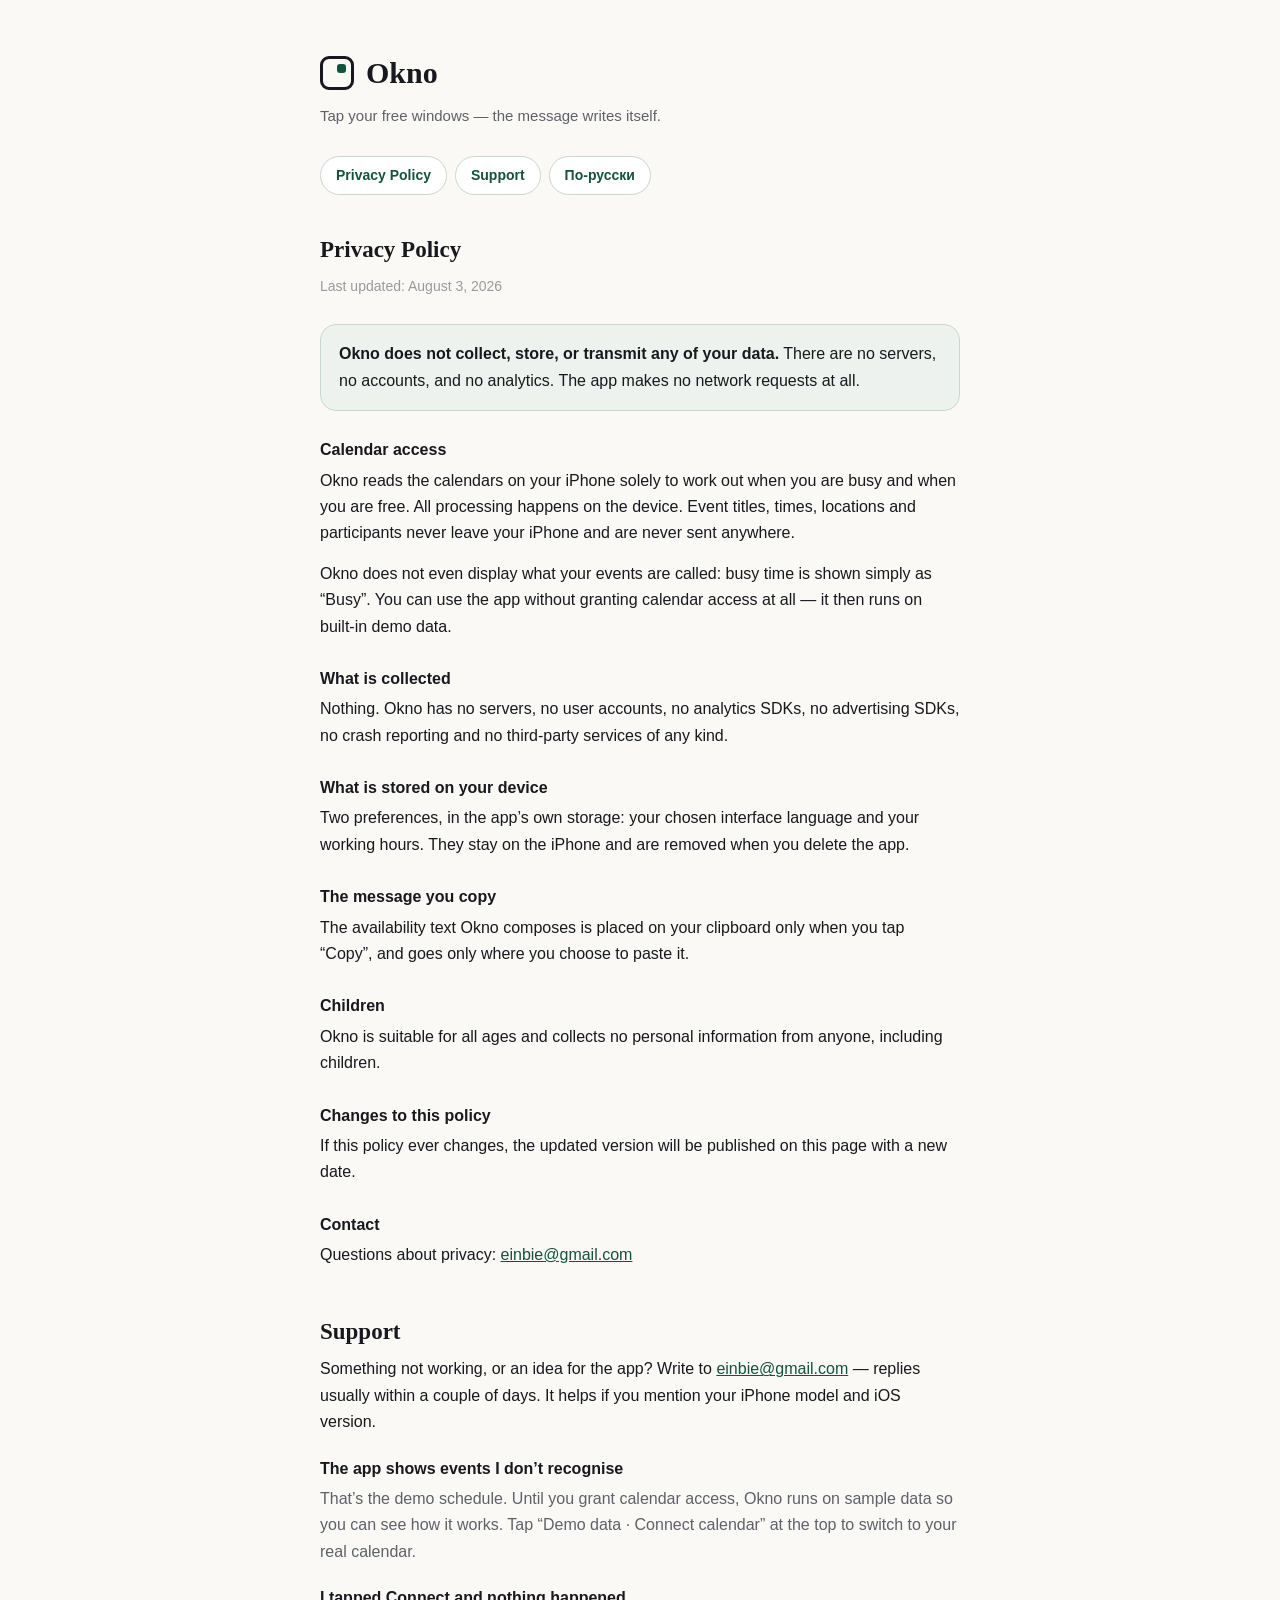
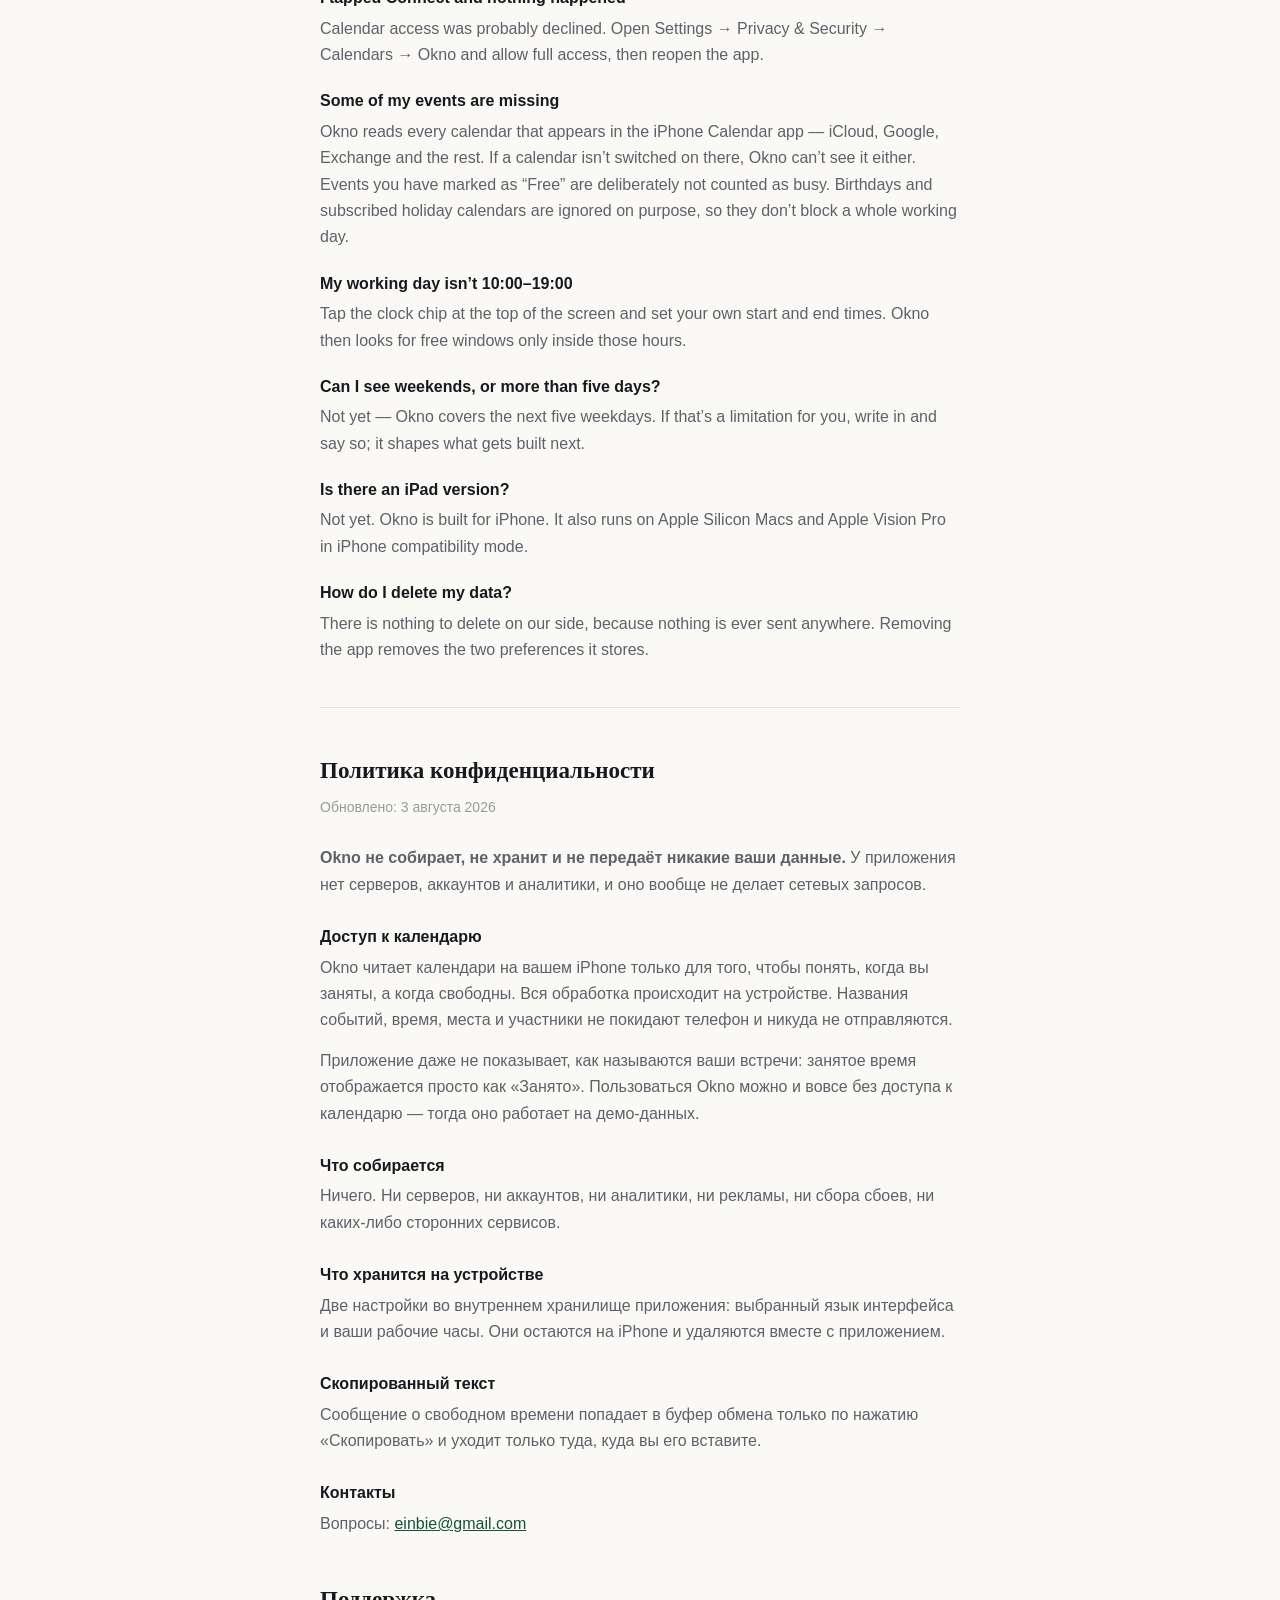
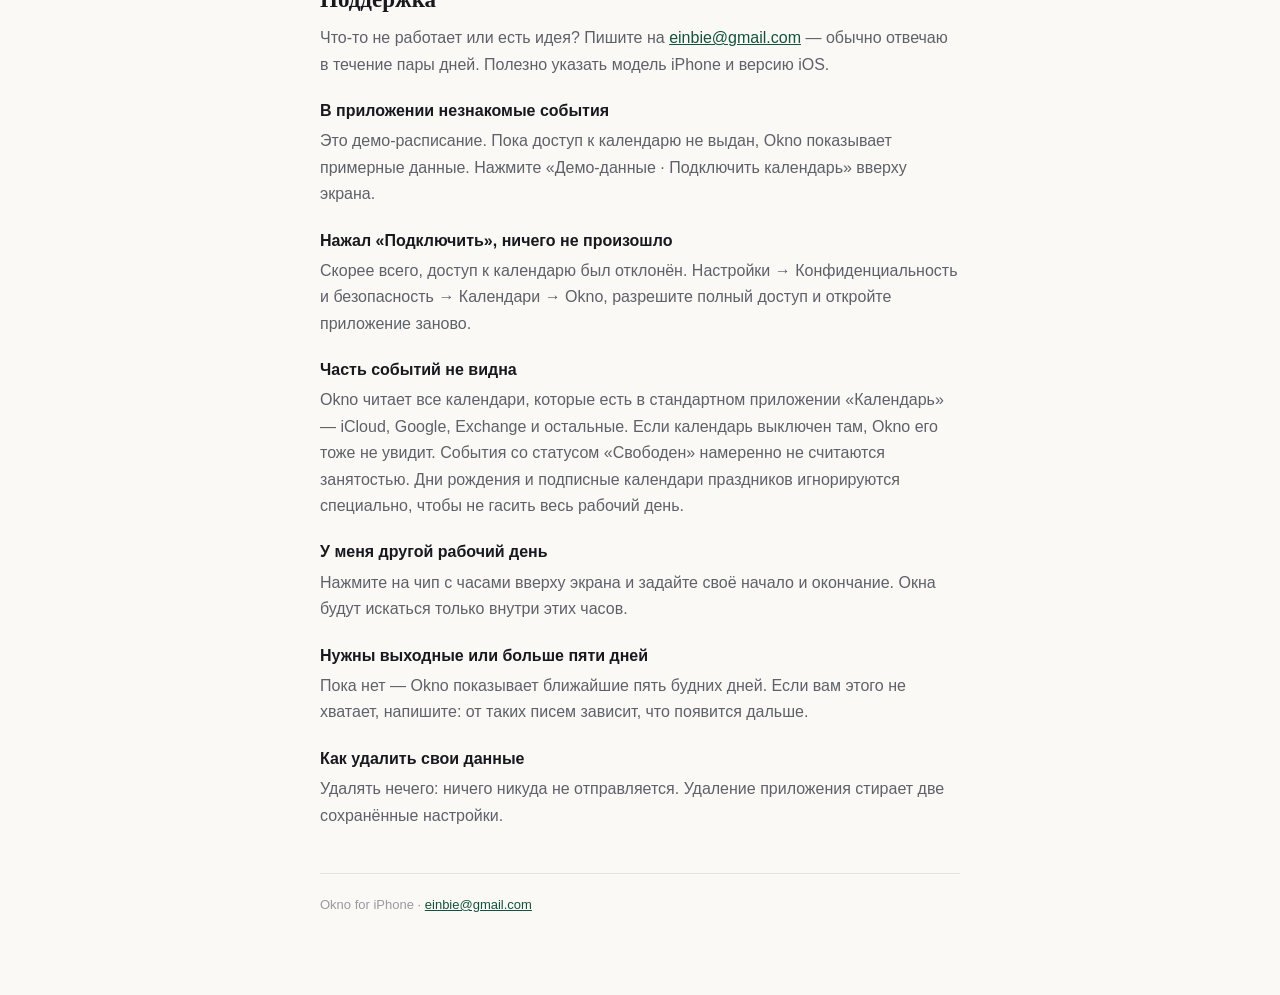
==== index.html @ 74d2ba57 "Create index.html" ====
<!DOCTYPE html>
<html lang="en">
<head>
<meta charset="UTF-8">
<meta name="viewport" content="width=device-width, initial-scale=1.0">
<title>Okno — Privacy &amp; Support</title>
<meta name="description" content="Privacy policy and support for Okno, an iPhone app that turns your calendar into a ready-to-send message about when you are free.">
<style>
  :root {
    --paper: #faf9f6;
    --ink: #17191e;
    --ink-soft: #5e6169;
    --ink-faint: #989a9f;
    --accent: #14523d;
    --accent-soft: #edf2ee;
    --accent-border: #c9d8ce;
    --line: #e7e4de;
  }
  * { box-sizing: border-box; }
  body {
    font-family: -apple-system, BlinkMacSystemFont, "Segoe UI", Roboto, Helvetica, Arial, sans-serif;
    max-width: 680px; margin: 0 auto; padding: 48px 20px 80px;
    color: var(--ink); background: var(--paper); line-height: 1.65;
    -webkit-text-size-adjust: 100%;
  }
  header { display: flex; align-items: center; gap: 12px; margin-bottom: 6px; }
  .mark { width: 34px; height: 34px; flex: none; border: 3.4px solid var(--ink);
          border-radius: 9px; position: relative; }
  .mark::after { content: ""; position: absolute; top: 5px; right: 5px;
                 width: 9px; height: 9px; border-radius: 3px; background: var(--accent); }
  h1 { font-family: Georgia, "Times New Roman", serif; font-size: 30px; margin: 0; font-weight: 600; }
  .tagline { color: var(--ink-soft); margin: 0 0 28px; font-size: 15px; }
  nav { display: flex; gap: 8px; flex-wrap: wrap; margin-bottom: 36px; }
  nav a { text-decoration: none; font-size: 14px; font-weight: 600; color: var(--accent);
          background: #fff; border: 1.5px solid var(--accent-border);
          border-radius: 999px; padding: 7px 15px; }
  nav a:hover { background: var(--accent-soft); }
  section { margin-bottom: 44px; scroll-margin-top: 24px; }
  h2 { font-family: Georgia, "Times New Roman", serif; font-size: 23px;
       margin: 0 0 6px; font-weight: 600; }
  h3 { font-size: 16px; margin: 26px 0 4px; }
  p { margin: 0 0 14px; }
  .date { color: var(--ink-faint); font-size: 14px; margin-bottom: 26px; }
  .lede { background: var(--accent-soft); border: 1px solid var(--accent-border);
          border-radius: 16px; padding: 16px 18px; margin: 0 0 24px; }
  .lede p { margin: 0; font-size: 16px; }
  dl { margin: 0; }
  dt { font-weight: 600; margin-top: 20px; }
  dd { margin: 4px 0 0; color: var(--ink-soft); }
  a { color: var(--accent); }
  hr { border: 0; border-top: 1px solid var(--line); margin: 44px 0; }
  .ru { color: var(--ink-soft); }
  .ru h2, .ru h3, .ru dt { color: var(--ink); }
  footer { color: var(--ink-faint); font-size: 13px; border-top: 1px solid var(--line);
           padding-top: 20px; }
  @media (max-width: 480px) { body { padding: 32px 18px 60px; } h1 { font-size: 26px; } }
</style>
</head>
<body>

<header>
  <div class="mark" aria-hidden="true"></div>
  <h1>Okno</h1>
</header>
<p class="tagline">Tap your free windows — the message writes itself.</p>

<nav>
  <a href="#privacy">Privacy Policy</a>
  <a href="#support">Support</a>
  <a href="#ru">По-русски</a>
</nav>

<section id="privacy">
  <h2>Privacy Policy</h2>
  <p class="date">Last updated: August 3, 2026</p>

  <div class="lede">
    <p><strong>Okno does not collect, store, or transmit any of your data.</strong> There are no servers, no accounts, and no analytics. The app makes no network requests at all.</p>
  </div>

  <h3>Calendar access</h3>
  <p>Okno reads the calendars on your iPhone solely to work out when you are busy and when you are free. All processing happens on the device. Event titles, times, locations and participants never leave your iPhone and are never sent anywhere.</p>
  <p>Okno does not even display what your events are called: busy time is shown simply as “Busy”. You can use the app without granting calendar access at all — it then runs on built-in demo data.</p>

  <h3>What is collected</h3>
  <p>Nothing. Okno has no servers, no user accounts, no analytics SDKs, no advertising SDKs, no crash reporting and no third-party services of any kind.</p>

  <h3>What is stored on your device</h3>
  <p>Two preferences, in the app’s own storage: your chosen interface language and your working hours. They stay on the iPhone and are removed when you delete the app.</p>

  <h3>The message you copy</h3>
  <p>The availability text Okno composes is placed on your clipboard only when you tap “Copy”, and goes only where you choose to paste it.</p>

  <h3>Children</h3>
  <p>Okno is suitable for all ages and collects no personal information from anyone, including children.</p>

  <h3>Changes to this policy</h3>
  <p>If this policy ever changes, the updated version will be published on this page with a new date.</p>

  <h3>Contact</h3>
  <p>Questions about privacy: <a href="mailto:einbie@gmail.com">einbie@gmail.com</a></p>
</section>

<section id="support">
  <h2>Support</h2>
  <p>Something not working, or an idea for the app? Write to <a href="mailto:einbie@gmail.com">einbie@gmail.com</a> — replies usually within a couple of days. It helps if you mention your iPhone model and iOS version.</p>

  <dl>
    <dt>The app shows events I don’t recognise</dt>
    <dd>That’s the demo schedule. Until you grant calendar access, Okno runs on sample data so you can see how it works. Tap “Demo data · Connect calendar” at the top to switch to your real calendar.</dd>

    <dt>I tapped Connect and nothing happened</dt>
    <dd>Calendar access was probably declined. Open Settings → Privacy &amp; Security → Calendars → Okno and allow full access, then reopen the app.</dd>

    <dt>Some of my events are missing</dt>
    <dd>Okno reads every calendar that appears in the iPhone Calendar app — iCloud, Google, Exchange and the rest. If a calendar isn’t switched on there, Okno can’t see it either. Events you have marked as “Free” are deliberately not counted as busy. Birthdays and subscribed holiday calendars are ignored on purpose, so they don’t block a whole working day.</dd>

    <dt>My working day isn’t 10:00–19:00</dt>
    <dd>Tap the clock chip at the top of the screen and set your own start and end times. Okno then looks for free windows only inside those hours.</dd>

    <dt>Can I see weekends, or more than five days?</dt>
    <dd>Not yet — Okno covers the next five weekdays. If that’s a limitation for you, write in and say so; it shapes what gets built next.</dd>

    <dt>Is there an iPad version?</dt>
    <dd>Not yet. Okno is built for iPhone. It also runs on Apple Silicon Macs and Apple Vision Pro in iPhone compatibility mode.</dd>

    <dt>How do I delete my data?</dt>
    <dd>There is nothing to delete on our side, because nothing is ever sent anywhere. Removing the app removes the two preferences it stores.</dd>
  </dl>
</section>

<hr>

<section id="ru" class="ru" lang="ru">
  <h2>Политика конфиденциальности</h2>
  <p class="date">Обновлено: 3 августа 2026</p>

  <p><strong>Okno не собирает, не хранит и не передаёт никакие ваши данные.</strong> У приложения нет серверов, аккаунтов и аналитики, и оно вообще не делает сетевых запросов.</p>

  <h3>Доступ к календарю</h3>
  <p>Okno читает календари на вашем iPhone только для того, чтобы понять, когда вы заняты, а когда свободны. Вся обработка происходит на устройстве. Названия событий, время, места и участники не покидают телефон и никуда не отправляются.</p>
  <p>Приложение даже не показывает, как называются ваши встречи: занятое время отображается просто как «Занято». Пользоваться Okno можно и вовсе без доступа к календарю — тогда оно работает на демо-данных.</p>

  <h3>Что собирается</h3>
  <p>Ничего. Ни серверов, ни аккаунтов, ни аналитики, ни рекламы, ни сбора сбоев, ни каких-либо сторонних сервисов.</p>

  <h3>Что хранится на устройстве</h3>
  <p>Две настройки во внутреннем хранилище приложения: выбранный язык интерфейса и ваши рабочие часы. Они остаются на iPhone и удаляются вместе с приложением.</p>

  <h3>Скопированный текст</h3>
  <p>Сообщение о свободном времени попадает в буфер обмена только по нажатию «Скопировать» и уходит только туда, куда вы его вставите.</p>

  <h3>Контакты</h3>
  <p>Вопросы: <a href="mailto:einbie@gmail.com">einbie@gmail.com</a></p>

  <h2 style="margin-top:44px">Поддержка</h2>
  <p>Что-то не работает или есть идея? Пишите на <a href="mailto:einbie@gmail.com">einbie@gmail.com</a> — обычно отвечаю в течение пары дней. Полезно указать модель iPhone и версию iOS.</p>

  <dl>
    <dt>В приложении незнакомые события</dt>
    <dd>Это демо-расписание. Пока доступ к календарю не выдан, Okno показывает примерные данные. Нажмите «Демо-данные · Подключить календарь» вверху экрана.</dd>

    <dt>Нажал «Подключить», ничего не произошло</dt>
    <dd>Скорее всего, доступ к календарю был отклонён. Настройки → Конфиденциальность и безопасность → Календари → Okno, разрешите полный доступ и откройте приложение заново.</dd>

    <dt>Часть событий не видна</dt>
    <dd>Okno читает все календари, которые есть в стандартном приложении «Календарь» — iCloud, Google, Exchange и остальные. Если календарь выключен там, Okno его тоже не увидит. События со статусом «Свободен» намеренно не считаются занятостью. Дни рождения и подписные календари праздников игнорируются специально, чтобы не гасить весь рабочий день.</dd>

    <dt>У меня другой рабочий день</dt>
    <dd>Нажмите на чип с часами вверху экрана и задайте своё начало и окончание. Окна будут искаться только внутри этих часов.</dd>

    <dt>Нужны выходные или больше пяти дней</dt>
    <dd>Пока нет — Okno показывает ближайшие пять будних дней. Если вам этого не хватает, напишите: от таких писем зависит, что появится дальше.</dd>

    <dt>Как удалить свои данные</dt>
    <dd>Удалять нечего: ничего никуда не отправляется. Удаление приложения стирает две сохранённые настройки.</dd>
  </dl>
</section>

<footer>
  Okno for iPhone · <a href="mailto:einbie@gmail.com">einbie@gmail.com</a>
</footer>

</body>
</html>
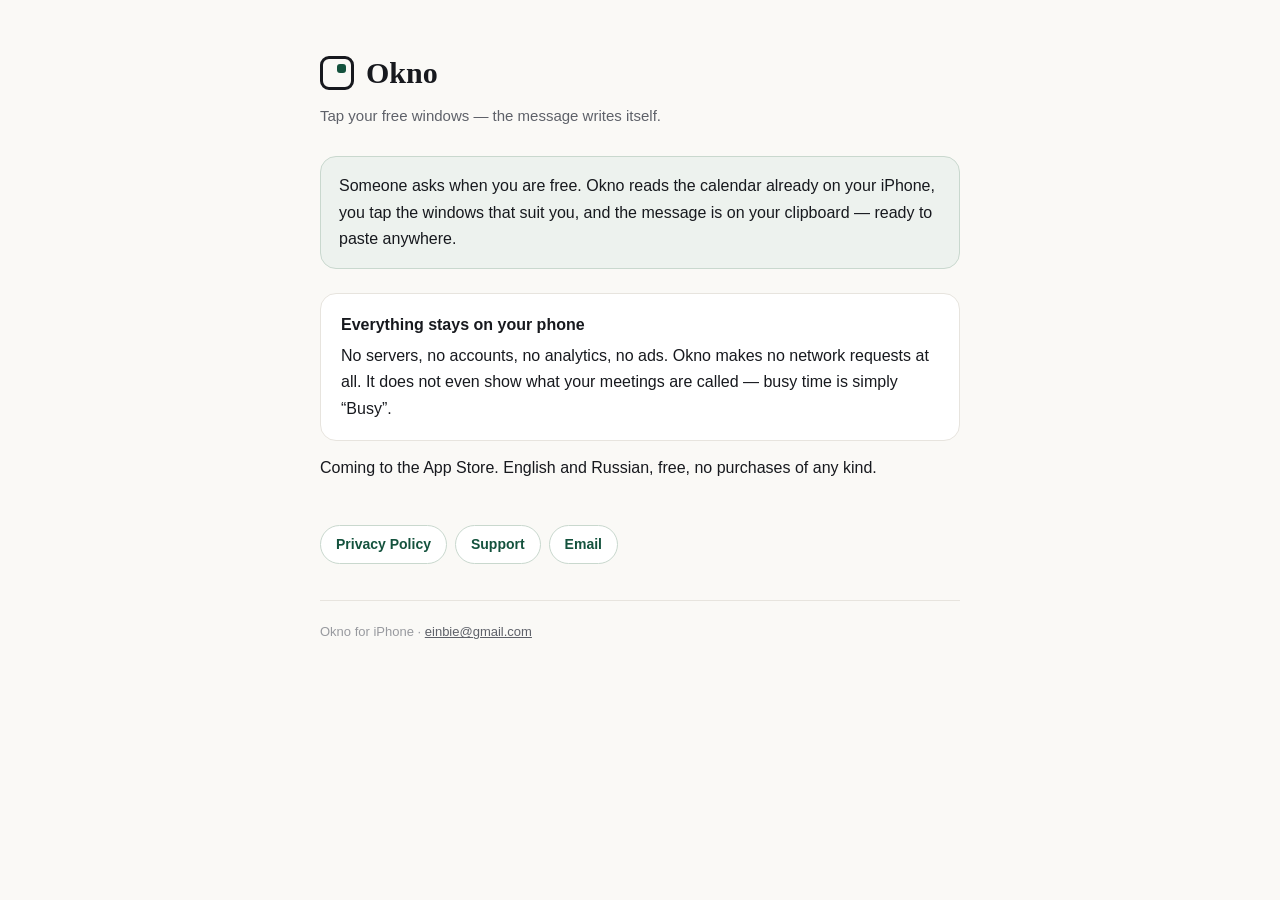
==== commit 2f4aceed: "Update index.html" ====
--- a/index.html
+++ b/index.html
@@ -3,58 +3,9 @@
 <head>
 <meta charset="UTF-8">
 <meta name="viewport" content="width=device-width, initial-scale=1.0">
-<title>Okno — Privacy &amp; Support</title>
-<meta name="description" content="Privacy policy and support for Okno, an iPhone app that turns your calendar into a ready-to-send message about when you are free.">
-<style>
-  :root {
-    --paper: #faf9f6;
-    --ink: #17191e;
-    --ink-soft: #5e6169;
-    --ink-faint: #989a9f;
-    --accent: #14523d;
-    --accent-soft: #edf2ee;
-    --accent-border: #c9d8ce;
-    --line: #e7e4de;
-  }
-  * { box-sizing: border-box; }
-  body {
-    font-family: -apple-system, BlinkMacSystemFont, "Segoe UI", Roboto, Helvetica, Arial, sans-serif;
-    max-width: 680px; margin: 0 auto; padding: 48px 20px 80px;
-    color: var(--ink); background: var(--paper); line-height: 1.65;
-    -webkit-text-size-adjust: 100%;
-  }
-  header { display: flex; align-items: center; gap: 12px; margin-bottom: 6px; }
-  .mark { width: 34px; height: 34px; flex: none; border: 3.4px solid var(--ink);
-          border-radius: 9px; position: relative; }
-  .mark::after { content: ""; position: absolute; top: 5px; right: 5px;
-                 width: 9px; height: 9px; border-radius: 3px; background: var(--accent); }
-  h1 { font-family: Georgia, "Times New Roman", serif; font-size: 30px; margin: 0; font-weight: 600; }
-  .tagline { color: var(--ink-soft); margin: 0 0 28px; font-size: 15px; }
-  nav { display: flex; gap: 8px; flex-wrap: wrap; margin-bottom: 36px; }
-  nav a { text-decoration: none; font-size: 14px; font-weight: 600; color: var(--accent);
-          background: #fff; border: 1.5px solid var(--accent-border);
-          border-radius: 999px; padding: 7px 15px; }
-  nav a:hover { background: var(--accent-soft); }
-  section { margin-bottom: 44px; scroll-margin-top: 24px; }
-  h2 { font-family: Georgia, "Times New Roman", serif; font-size: 23px;
-       margin: 0 0 6px; font-weight: 600; }
-  h3 { font-size: 16px; margin: 26px 0 4px; }
-  p { margin: 0 0 14px; }
-  .date { color: var(--ink-faint); font-size: 14px; margin-bottom: 26px; }
-  .lede { background: var(--accent-soft); border: 1px solid var(--accent-border);
-          border-radius: 16px; padding: 16px 18px; margin: 0 0 24px; }
-  .lede p { margin: 0; font-size: 16px; }
-  dl { margin: 0; }
-  dt { font-weight: 600; margin-top: 20px; }
-  dd { margin: 4px 0 0; color: var(--ink-soft); }
-  a { color: var(--accent); }
-  hr { border: 0; border-top: 1px solid var(--line); margin: 44px 0; }
-  .ru { color: var(--ink-soft); }
-  .ru h2, .ru h3, .ru dt { color: var(--ink); }
-  footer { color: var(--ink-faint); font-size: 13px; border-top: 1px solid var(--line);
-           padding-top: 20px; }
-  @media (max-width: 480px) { body { padding: 32px 18px 60px; } h1 { font-size: 26px; } }
-</style>
+<title>Okno — your calendar, as a reply</title>
+<meta name="description" content="Okno is an iPhone app that finds the free windows in your calendar and writes the message for you.">
+<link rel="stylesheet" href="/style.css">
 </head>
 <body>
 
@@ -64,118 +15,24 @@
 </header>
 <p class="tagline">Tap your free windows — the message writes itself.</p>
 
-<nav>
-  <a href="#privacy">Privacy Policy</a>
-  <a href="#support">Support</a>
-  <a href="#ru">По-русски</a>
-</nav>
-
-<section id="privacy">
-  <h2>Privacy Policy</h2>
-  <p class="date">Last updated: August 3, 2026</p>
-
+<section>
   <div class="lede">
-    <p><strong>Okno does not collect, store, or transmit any of your data.</strong> There are no servers, no accounts, and no analytics. The app makes no network requests at all.</p>
+    <p>Someone asks when you are free. Okno reads the calendar already on your iPhone, you tap the windows that suit you, and the message is on your clipboard — ready to paste anywhere.</p>
   </div>
 
-  <h3>Calendar access</h3>
-  <p>Okno reads the calendars on your iPhone solely to work out when you are busy and when you are free. All processing happens on the device. Event titles, times, locations and participants never leave your iPhone and are never sent anywhere.</p>
-  <p>Okno does not even display what your events are called: busy time is shown simply as “Busy”. You can use the app without granting calendar access at all — it then runs on built-in demo data.</p>
+  <div class="card">
+    <h3>Everything stays on your phone</h3>
+    <p>No servers, no accounts, no analytics, no ads. Okno makes no network requests at all. It does not even show what your meetings are called — busy time is simply “Busy”.</p>
+  </div>
 
-  <h3>What is collected</h3>
-  <p>Nothing. Okno has no servers, no user accounts, no analytics SDKs, no advertising SDKs, no crash reporting and no third-party services of any kind.</p>
-
-  <h3>What is stored on your device</h3>
-  <p>Two preferences, in the app’s own storage: your chosen interface language and your working hours. They stay on the iPhone and are removed when you delete the app.</p>
-
-  <h3>The message you copy</h3>
-  <p>The availability text Okno composes is placed on your clipboard only when you tap “Copy”, and goes only where you choose to paste it.</p>
-
-  <h3>Children</h3>
-  <p>Okno is suitable for all ages and collects no personal information from anyone, including children.</p>
-
-  <h3>Changes to this policy</h3>
-  <p>If this policy ever changes, the updated version will be published on this page with a new date.</p>
-
-  <h3>Contact</h3>
-  <p>Questions about privacy: <a href="mailto:einbie@gmail.com">einbie@gmail.com</a></p>
+  <p>Coming to the App Store. English and Russian, free, no purchases of any kind.</p>
 </section>
 
-<section id="support">
-  <h2>Support</h2>
-  <p>Something not working, or an idea for the app? Write to <a href="mailto:einbie@gmail.com">einbie@gmail.com</a> — replies usually within a couple of days. It helps if you mention your iPhone model and iOS version.</p>
-
-  <dl>
-    <dt>The app shows events I don’t recognise</dt>
-    <dd>That’s the demo schedule. Until you grant calendar access, Okno runs on sample data so you can see how it works. Tap “Demo data · Connect calendar” at the top to switch to your real calendar.</dd>
-
-    <dt>I tapped Connect and nothing happened</dt>
-    <dd>Calendar access was probably declined. Open Settings → Privacy &amp; Security → Calendars → Okno and allow full access, then reopen the app.</dd>
-
-    <dt>Some of my events are missing</dt>
-    <dd>Okno reads every calendar that appears in the iPhone Calendar app — iCloud, Google, Exchange and the rest. If a calendar isn’t switched on there, Okno can’t see it either. Events you have marked as “Free” are deliberately not counted as busy. Birthdays and subscribed holiday calendars are ignored on purpose, so they don’t block a whole working day.</dd>
-
-    <dt>My working day isn’t 10:00–19:00</dt>
-    <dd>Tap the clock chip at the top of the screen and set your own start and end times. Okno then looks for free windows only inside those hours.</dd>
-
-    <dt>Can I see weekends, or more than five days?</dt>
-    <dd>Not yet — Okno covers the next five weekdays. If that’s a limitation for you, write in and say so; it shapes what gets built next.</dd>
-
-    <dt>Is there an iPad version?</dt>
-    <dd>Not yet. Okno is built for iPhone. It also runs on Apple Silicon Macs and Apple Vision Pro in iPhone compatibility mode.</dd>
-
-    <dt>How do I delete my data?</dt>
-    <dd>There is nothing to delete on our side, because nothing is ever sent anywhere. Removing the app removes the two preferences it stores.</dd>
-  </dl>
-</section>
-
-<hr>
-
-<section id="ru" class="ru" lang="ru">
-  <h2>Политика конфиденциальности</h2>
-  <p class="date">Обновлено: 3 августа 2026</p>
-
-  <p><strong>Okno не собирает, не хранит и не передаёт никакие ваши данные.</strong> У приложения нет серверов, аккаунтов и аналитики, и оно вообще не делает сетевых запросов.</p>
-
-  <h3>Доступ к календарю</h3>
-  <p>Okno читает календари на вашем iPhone только для того, чтобы понять, когда вы заняты, а когда свободны. Вся обработка происходит на устройстве. Названия событий, время, места и участники не покидают телефон и никуда не отправляются.</p>
-  <p>Приложение даже не показывает, как называются ваши встречи: занятое время отображается просто как «Занято». Пользоваться Okno можно и вовсе без доступа к календарю — тогда оно работает на демо-данных.</p>
-
-  <h3>Что собирается</h3>
-  <p>Ничего. Ни серверов, ни аккаунтов, ни аналитики, ни рекламы, ни сбора сбоев, ни каких-либо сторонних сервисов.</p>
-
-  <h3>Что хранится на устройстве</h3>
-  <p>Две настройки во внутреннем хранилище приложения: выбранный язык интерфейса и ваши рабочие часы. Они остаются на iPhone и удаляются вместе с приложением.</p>
-
-  <h3>Скопированный текст</h3>
-  <p>Сообщение о свободном времени попадает в буфер обмена только по нажатию «Скопировать» и уходит только туда, куда вы его вставите.</p>
-
-  <h3>Контакты</h3>
-  <p>Вопросы: <a href="mailto:einbie@gmail.com">einbie@gmail.com</a></p>
-
-  <h2 style="margin-top:44px">Поддержка</h2>
-  <p>Что-то не работает или есть идея? Пишите на <a href="mailto:einbie@gmail.com">einbie@gmail.com</a> — обычно отвечаю в течение пары дней. Полезно указать модель iPhone и версию iOS.</p>
-
-  <dl>
-    <dt>В приложении незнакомые события</dt>
-    <dd>Это демо-расписание. Пока доступ к календарю не выдан, Okno показывает примерные данные. Нажмите «Демо-данные · Подключить календарь» вверху экрана.</dd>
-
-    <dt>Нажал «Подключить», ничего не произошло</dt>
-    <dd>Скорее всего, доступ к календарю был отклонён. Настройки → Конфиденциальность и безопасность → Календари → Okno, разрешите полный доступ и откройте приложение заново.</dd>
-
-    <dt>Часть событий не видна</dt>
-    <dd>Okno читает все календари, которые есть в стандартном приложении «Календарь» — iCloud, Google, Exchange и остальные. Если календарь выключен там, Okno его тоже не увидит. События со статусом «Свободен» намеренно не считаются занятостью. Дни рождения и подписные календари праздников игнорируются специально, чтобы не гасить весь рабочий день.</dd>
-
-    <dt>У меня другой рабочий день</dt>
-    <dd>Нажмите на чип с часами вверху экрана и задайте своё начало и окончание. Окна будут искаться только внутри этих часов.</dd>
-
-    <dt>Нужны выходные или больше пяти дней</dt>
-    <dd>Пока нет — Okno показывает ближайшие пять будних дней. Если вам этого не хватает, напишите: от таких писем зависит, что появится дальше.</dd>
-
-    <dt>Как удалить свои данные</dt>
-    <dd>Удалять нечего: ничего никуда не отправляется. Удаление приложения стирает две сохранённые настройки.</dd>
-  </dl>
-</section>
+<nav>
+  <a href="/privacy/">Privacy Policy</a>
+  <a href="/support/">Support</a>
+  <a href="mailto:einbie@gmail.com">Email</a>
+</nav>
 
 <footer>
   Okno for iPhone · <a href="mailto:einbie@gmail.com">einbie@gmail.com</a>
--- a/style.css
+++ b/style.css
@@ -0,0 +1,57 @@
+:root {
+  --paper: #faf9f6;
+  --ink: #17191e;
+  --ink-soft: #5e6169;
+  --ink-faint: #989a9f;
+  --accent: #14523d;
+  --accent-soft: #edf2ee;
+  --accent-border: #c9d8ce;
+  --line: #e7e4de;
+}
+* { box-sizing: border-box; }
+body {
+  font-family: -apple-system, BlinkMacSystemFont, "Segoe UI", Roboto, Helvetica, Arial, sans-serif;
+  max-width: 680px; margin: 0 auto; padding: 48px 20px 80px;
+  color: var(--ink); background: var(--paper); line-height: 1.65;
+  -webkit-text-size-adjust: 100%;
+}
+header { display: flex; align-items: center; gap: 12px; margin-bottom: 6px; }
+.mark { width: 34px; height: 34px; flex: none; border: 3.4px solid var(--ink);
+        border-radius: 9px; position: relative; }
+.mark::after { content: ""; position: absolute; top: 5px; right: 5px;
+               width: 9px; height: 9px; border-radius: 3px; background: var(--accent); }
+h1 { font-family: Georgia, "Times New Roman", serif; font-size: 30px; margin: 0; font-weight: 600; }
+h1 a { color: inherit; text-decoration: none; }
+.tagline { color: var(--ink-soft); margin: 0 0 28px; font-size: 15px; }
+nav { display: flex; gap: 8px; flex-wrap: wrap; margin-bottom: 36px; }
+nav a { text-decoration: none; font-size: 14px; font-weight: 600; color: var(--accent);
+        background: #fff; border: 1.5px solid var(--accent-border);
+        border-radius: 999px; padding: 7px 15px; }
+nav a:hover { background: var(--accent-soft); }
+section { margin-bottom: 44px; scroll-margin-top: 24px; }
+h2 { font-family: Georgia, "Times New Roman", serif; font-size: 23px;
+     margin: 0 0 6px; font-weight: 600; }
+h3 { font-size: 16px; margin: 26px 0 4px; }
+p { margin: 0 0 14px; }
+.date { color: var(--ink-faint); font-size: 14px; margin-bottom: 26px; }
+.lede { background: var(--accent-soft); border: 1px solid var(--accent-border);
+        border-radius: 16px; padding: 16px 18px; margin: 0 0 24px; }
+.lede p { margin: 0; font-size: 16px; }
+.card { background: #fff; border: 1px solid var(--line); border-radius: 16px;
+        padding: 18px 20px; margin: 0 0 14px; }
+.card h3 { margin-top: 0; }
+.card p:last-child { margin-bottom: 0; }
+dl { margin: 0; }
+dt { font-weight: 600; margin-top: 20px; }
+dd { margin: 4px 0 0; color: var(--ink-soft); }
+ul { margin: 0 0 14px; padding-left: 20px; }
+li { margin-bottom: 6px; }
+a { color: var(--accent); }
+hr { border: 0; border-top: 1px solid var(--line); margin: 44px 0; }
+.ru { color: var(--ink-soft); }
+.ru h2, .ru h3, .ru dt { color: var(--ink); }
+footer { color: var(--ink-faint); font-size: 13px; border-top: 1px solid var(--line);
+         padding-top: 20px; }
+footer a { color: var(--ink-soft); }
+@media (max-width: 480px) { body { padding: 32px 18px 60px; } h1 { font-size: 26px; } }
+
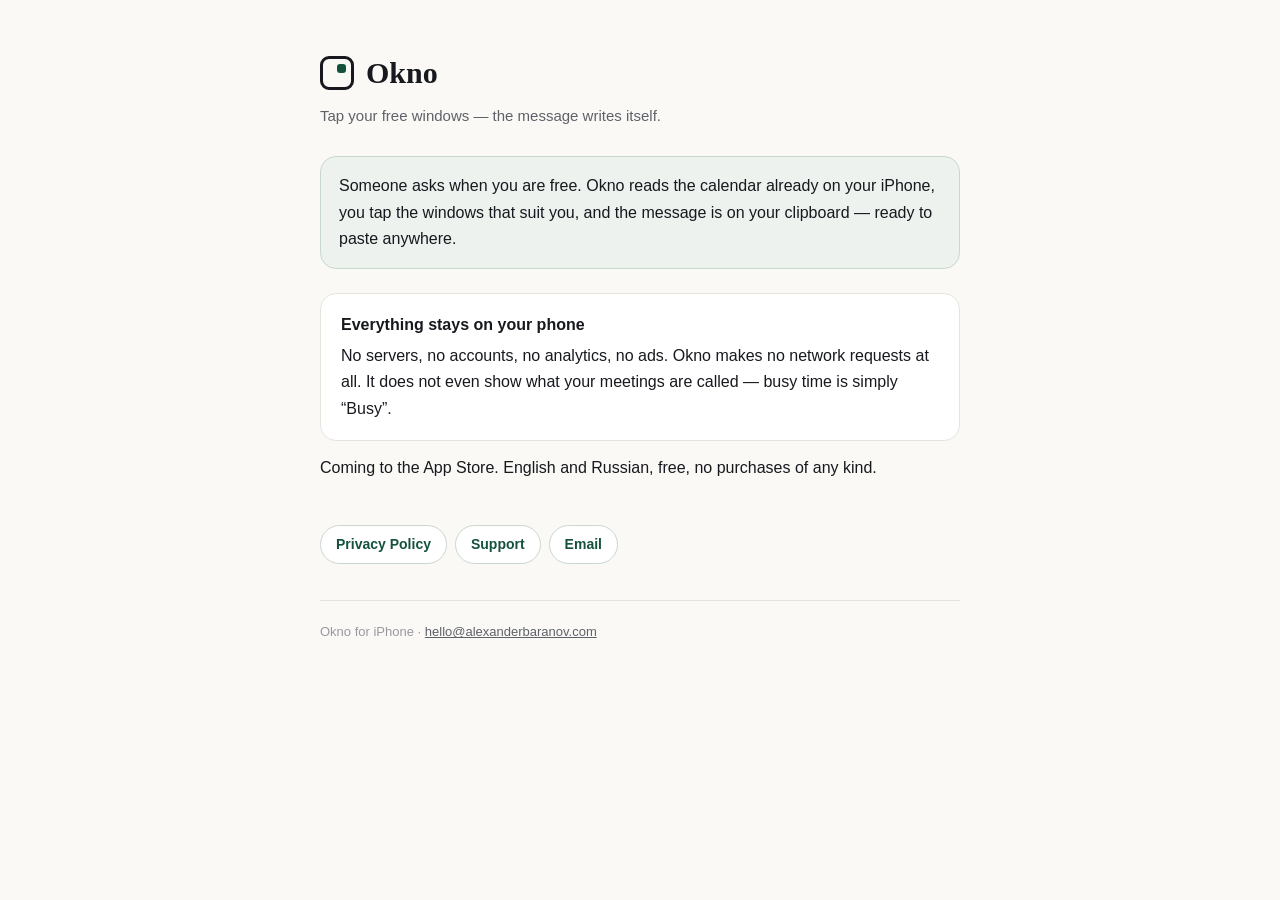
==== commit 8d5d13a6: "Update index.html" ====
--- a/index.html
+++ b/index.html
@@ -31,11 +31,11 @@
 <nav>
   <a href="/privacy/">Privacy Policy</a>
   <a href="/support/">Support</a>
-  <a href="mailto:einbie@gmail.com">Email</a>
+  <a href="mailto:hello@alexanderbaranov.com">Email</a>
 </nav>
 
 <footer>
-  Okno for iPhone · <a href="mailto:einbie@gmail.com">einbie@gmail.com</a>
+  Okno for iPhone · <a href="mailto:hello@alexanderbaranov.com">hello@alexanderbaranov.com</a>
 </footer>
 
 </body>
